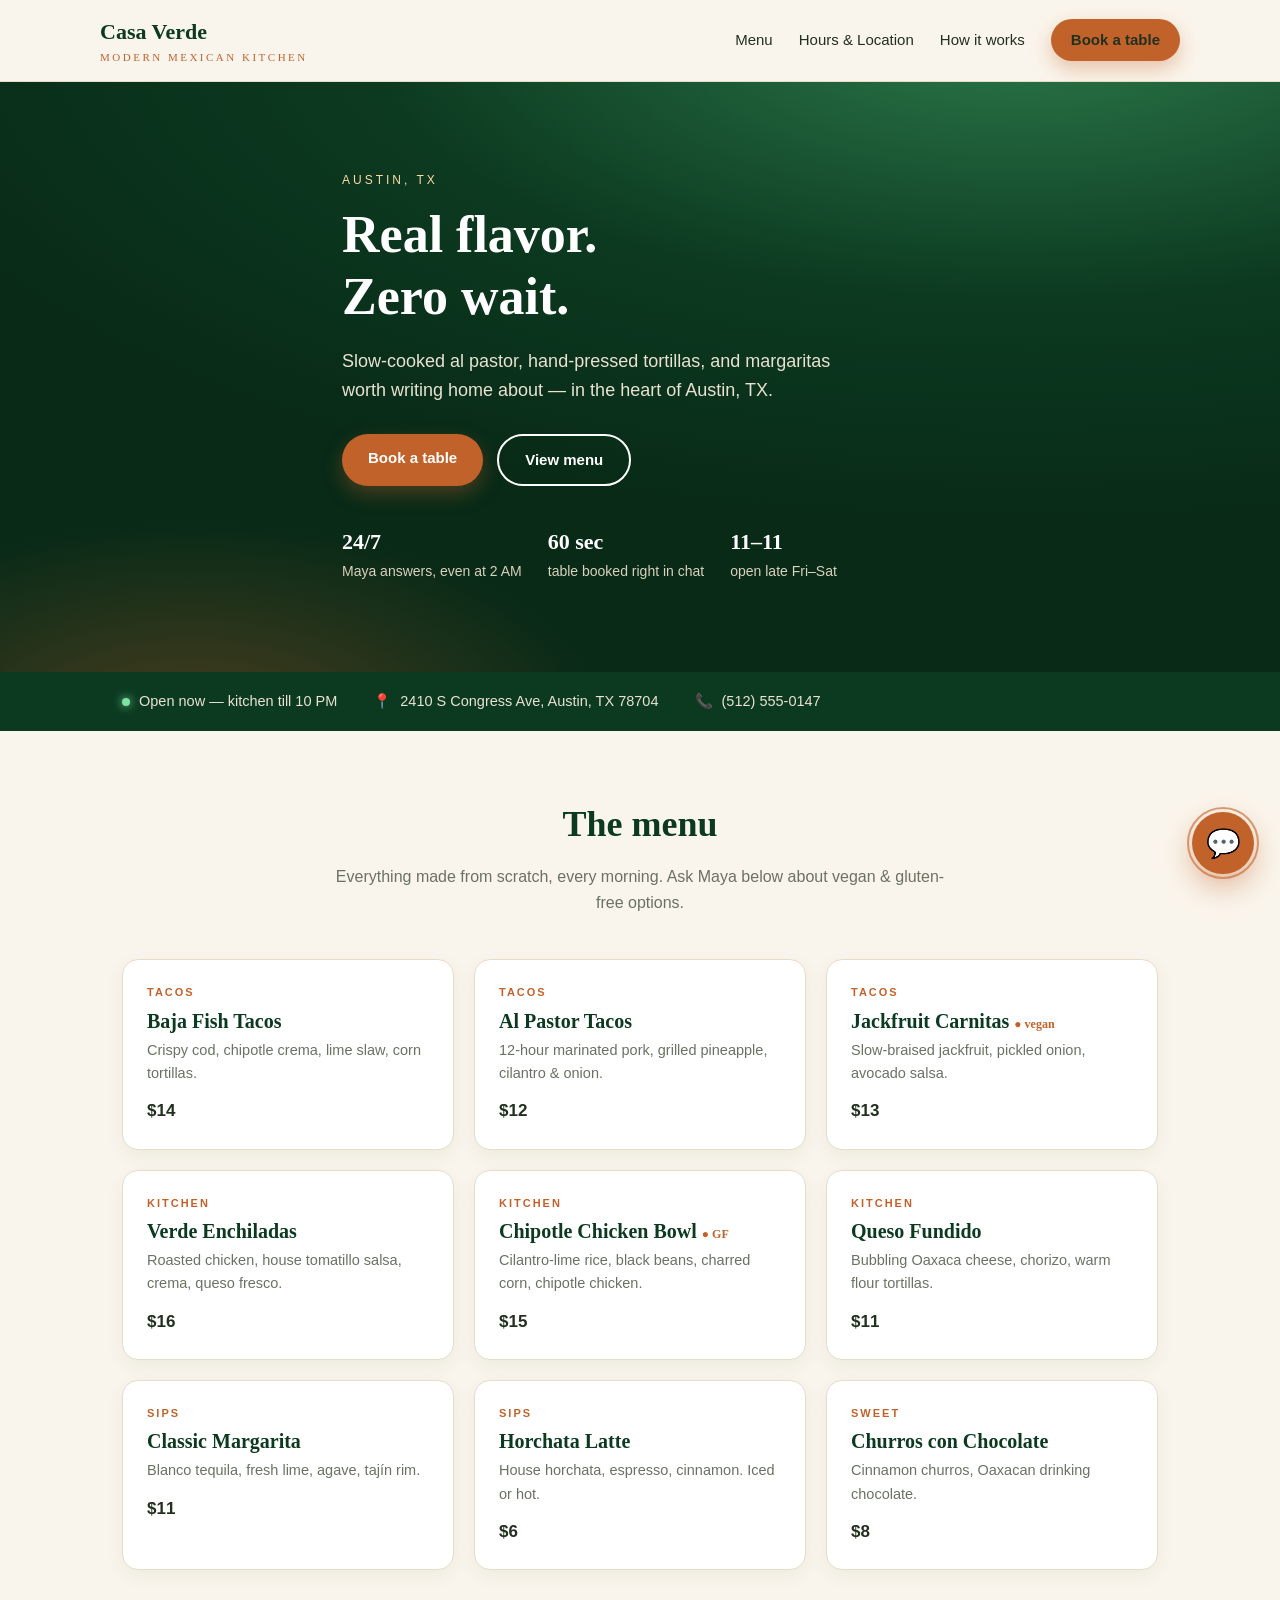
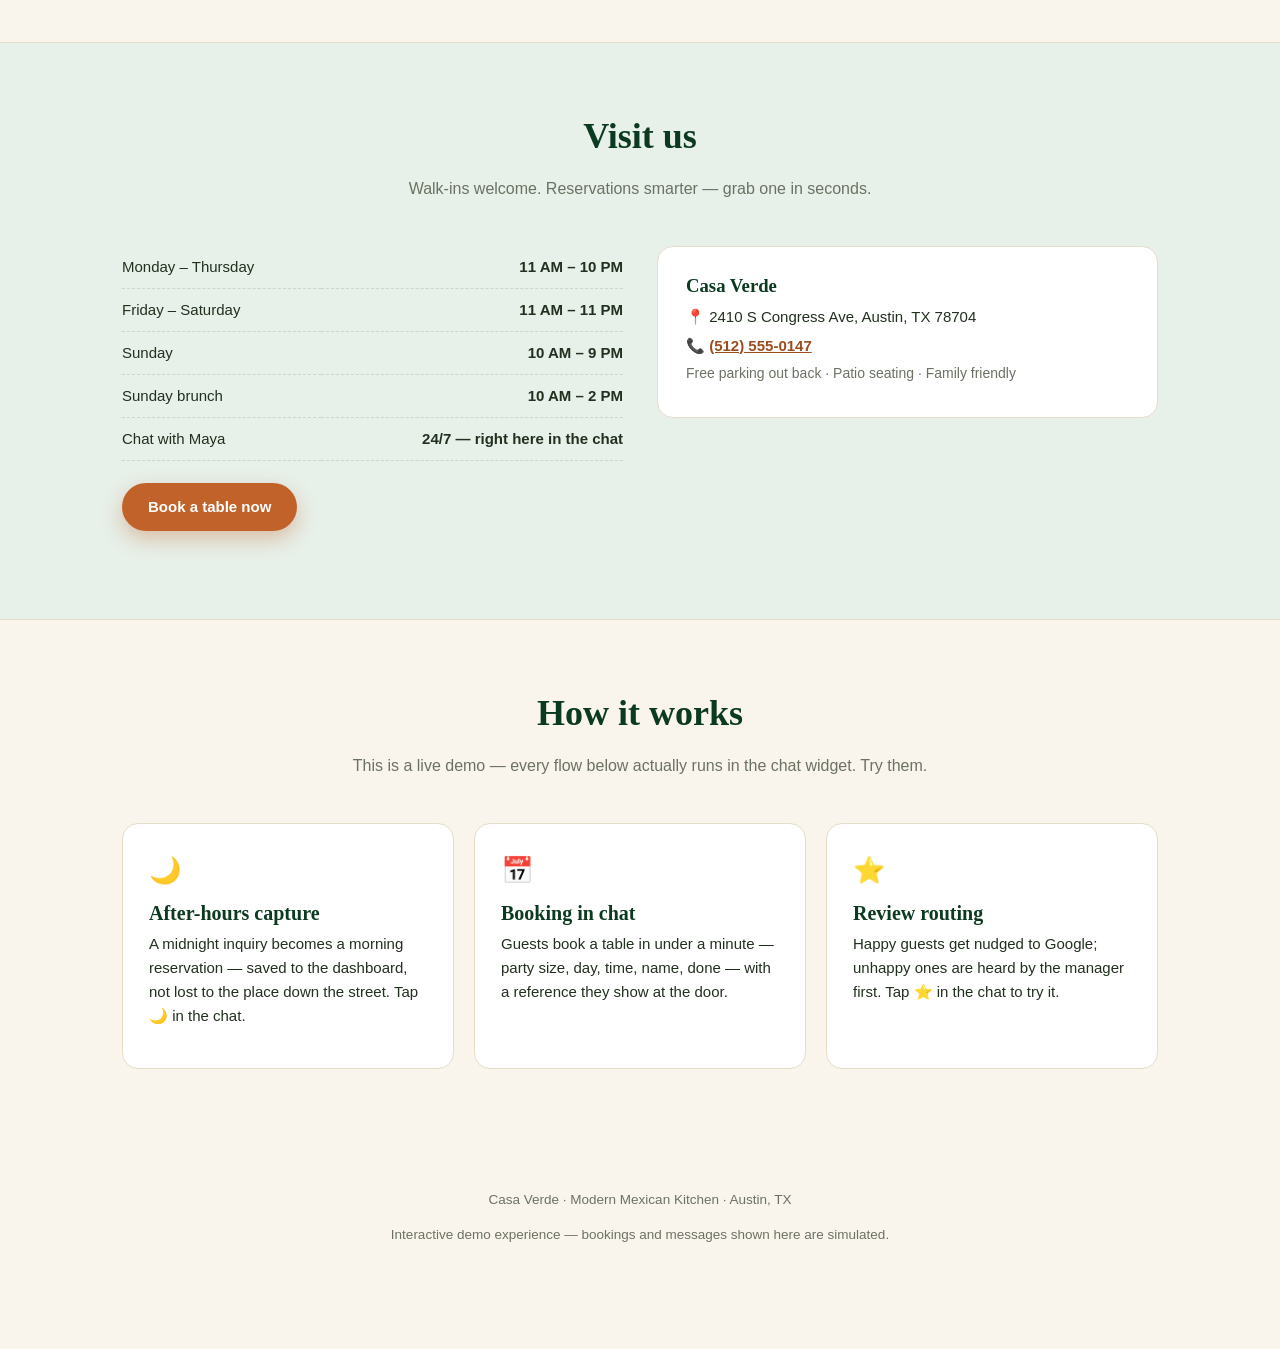
==== index.html @ d7ad0d59 "Nightly upgrade 2026-10-07: bubble-click greeting fix (fleet sweep)" ====
<!DOCTYPE html>
<html lang="en">
<head>
<meta charset="UTF-8">
<meta name="viewport" content="width=device-width, initial-scale=1.0">
<title>Casa Verde — Modern Mexican Kitchen | Austin, TX</title>
<meta name="description" content="Casa Verde — Modern Mexican Kitchen in Austin, TX. Tacos, enchiladas, margaritas. Book a table in seconds, any time.">
<meta property="og:type" content="website">
<meta property="og:site_name" content="Never Miss a Customer — live demo">
<meta property="og:title" content="Casa Verde — Modern Mexican Kitchen | Austin, TX">
<meta property="og:description" content="Watch the AI host book tables, answer menu questions, capture after-hours leads, and route reviews — live in the chat. Interactive demo by Tameer Ali.">
    <meta property="og:image" content="https://casa-verde-restaurant-demo.vercel.app/og-preview.jpg">
    <meta property="og:image:width" content="1200">
    <meta property="og:image:height" content="630">
    <meta name="twitter:card" content="summary_large_image">
    <meta name="twitter:image" content="https://casa-verde-restaurant-demo.vercel.app/og-preview.jpg">
<meta property="og:url" content="https://casa-verde-restaurant-demo.vercel.app/">
<meta name="twitter:card" content="summary">
<meta name="twitter:title" content="Casa Verde — Modern Mexican Kitchen | Austin, TX">
<meta name="twitter:description" content="Interactive demo: AI host books tables, captures after-hours leads, and routes reviews — live in the chat.">
<link rel="stylesheet" href="assets/style.css">
</head>
<body>

<nav class="nav">
  <div class="wrap nav-inner">
    <a class="brand" href="#"><span data-biz="name">Casa Verde</span><small data-biz="tagline">Modern Mexican Kitchen</small></a>
    <div class="nav-links">
      <a href="#menu">Menu</a>
      <a href="#visit">Hours &amp; Location</a>
      <a href="#reviews">How it works</a>
      <a href="#" class="btn btn-terra btn-sm" data-action="book">Book a table</a>
    </div>
  </div>
</nav>

<header class="hero">
  <div class="wrap hero-inner">
    <span class="eyebrow" data-biz="city">Austin, TX</span>
    <h1>Real flavor.<br>Zero wait.</h1>
    <p>Slow-cooked al pastor, hand-pressed tortillas, and margaritas worth writing home about &mdash; in the heart of <span data-biz="city">Austin, TX</span>.</p>
    <div class="hero-cta">
      <a href="#" class="btn btn-terra" data-action="book">Book a table</a>
      <a href="#menu" class="btn btn-ghost" style="color:#fff;border-color:#fff">View menu</a>
    </div>
    <div class="hero-badges">
      <div><strong>24/7</strong>Maya answers, even at 2 AM</div>
      <div><strong>60 sec</strong>table booked right in chat</div>
      <div><strong>11&ndash;11</strong>open late Fri&ndash;Sat</div>
    </div>
  </div>
</header>

<div class="strip">
  <div class="wrap strip-inner">
    <span><i class="dot"></i> Open now &mdash; kitchen till 10 PM</span>
    <span>&#128205; <span data-biz="address">2410 S Congress Ave, Austin, TX 78704</span></span>
    <span>&#128222; <span data-biz="phone">(512) 555-0147</span></span>
  </div>
</div>

<section class="block" id="menu">
  <div class="wrap">
    <div class="sec-head">
      <h2>The menu</h2>
      <p>Everything made from scratch, every morning. Ask <span data-biz="host">Maya</span> below about vegan &amp; gluten-free options.</p>
    </div>
    <div class="menu-grid">
      <div class="menu-card"><div class="cat">Tacos</div><h3>Baja Fish Tacos</h3><p>Crispy cod, chipotle crema, lime slaw, corn tortillas.</p><div class="price">$14</div></div>
      <div class="menu-card"><div class="cat">Tacos</div><h3>Al Pastor Tacos</h3><p>12-hour marinated pork, grilled pineapple, cilantro &amp; onion.</p><div class="price">$12</div></div>
      <div class="menu-card"><div class="cat">Tacos</div><h3>Jackfruit Carnitas <span style="font-size:12px;color:var(--terra)">&#9679; vegan</span></h3><p>Slow-braised jackfruit, pickled onion, avocado salsa.</p><div class="price">$13</div></div>
      <div class="menu-card"><div class="cat">Kitchen</div><h3>Verde Enchiladas</h3><p>Roasted chicken, house tomatillo salsa, crema, queso fresco.</p><div class="price">$16</div></div>
      <div class="menu-card"><div class="cat">Kitchen</div><h3>Chipotle Chicken Bowl <span style="font-size:12px;color:var(--terra)">&#9679; GF</span></h3><p>Cilantro-lime rice, black beans, charred corn, chipotle chicken.</p><div class="price">$15</div></div>
      <div class="menu-card"><div class="cat">Kitchen</div><h3>Queso Fundido</h3><p>Bubbling Oaxaca cheese, chorizo, warm flour tortillas.</p><div class="price">$11</div></div>
      <div class="menu-card"><div class="cat">Sips</div><h3>Classic Margarita</h3><p>Blanco tequila, fresh lime, agave, taj&iacute;n rim.</p><div class="price">$11</div></div>
      <div class="menu-card"><div class="cat">Sips</div><h3>Horchata Latte</h3><p>House horchata, espresso, cinnamon. Iced or hot.</p><div class="price">$6</div></div>
      <div class="menu-card"><div class="cat">Sweet</div><h3>Churros con Chocolate</h3><p>Cinnamon churros, Oaxacan drinking chocolate.</p><div class="price">$8</div></div>
    </div>
  </div>
</section>

<section class="block visit" id="visit">
  <div class="wrap">
    <div class="sec-head">
      <h2>Visit us</h2>
      <p>Walk-ins welcome. Reservations smarter &mdash; grab one in seconds.</p>
    </div>
    <div class="visit-grid">
      <div>
        <table class="hours">
          <tr><td>Monday &ndash; Thursday</td><td>11 AM &ndash; 10 PM</td></tr>
          <tr><td>Friday &ndash; Saturday</td><td>11 AM &ndash; 11 PM</td></tr>
          <tr><td>Sunday</td><td>10 AM &ndash; 9 PM</td></tr>
          <tr><td>Sunday brunch</td><td>10 AM &ndash; 2 PM</td></tr>
          <tr><td>Chat with Maya</td><td>24/7 &mdash; right here in the chat</td></tr>
        </table>
        <p style="margin-top:22px"><a href="#" class="btn btn-terra" data-action="book">Book a table now</a></p>
      </div>
      <div class="addr-card">
        <h3><span data-biz="name">Casa Verde</span></h3>
        <p>&#128205; <span data-biz="address">2410 S Congress Ave, Austin, TX 78704</span></p>
        <p>&#128222; <a href="tel:+15125550147" data-biz="phone">(512) 555-0147</a></p>
        <p style="color:var(--muted);font-size:14px">Free parking out back &middot; Patio seating &middot; Family friendly</p>
      </div>
    </div>
  </div>
</section>

<section class="block" id="reviews">
  <div class="wrap">
    <div class="sec-head">
      <h2>How it works</h2>
      <p>This is a live demo &mdash; every flow below actually runs in the chat widget. Try them.</p>
    </div>
    <div class="testis">
      <div class="testi"><div class="stars">&#127769;</div><h3>After-hours capture</h3><p>A midnight inquiry becomes a morning reservation &mdash; saved to the dashboard, not lost to the place down the street. Tap &#127769; in the chat.</p></div>
      <div class="testi"><div class="stars">&#128197;</div><h3>Booking in chat</h3><p>Guests book a table in under a minute &mdash; party size, day, time, name, done &mdash; with a reference they show at the door.</p></div>
      <div class="testi"><div class="stars">&#11088;</div><h3>Review routing</h3><p>Happy guests get nudged to Google; unhappy ones are heard by the manager first. Tap &#11088; in the chat to try it.</p></div>
    </div>
  </div>
</section>

<footer>
  <div class="wrap">
    <p><span data-biz="name">Casa Verde</span> &middot; <span data-biz="tagline">Modern Mexican Kitchen</span> &middot; <span data-biz="city">Austin, TX</span></p>
    <p style="margin-top:6px">Interactive demo experience &mdash; bookings and messages shown here are simulated.</p>
  </div>
</footer>

<!-- ============ MAYA CHAT WIDGET ============ -->
<button id="maya-bubble" aria-label="Chat with us">&#128172;<span id="maya-unread" class="hidden">1</span></button>

<div id="maya-panel" role="dialog" aria-label="Chat with Casa Verde">
  <div class="maya-head">
    <div class="maya-avatar" data-biz="host-initial">M</div>
    <div class="who">
      <b><span data-biz="host">Maya</span> &middot; <span data-biz="name">Casa Verde</span> host</b>
      <span class="status"><i class="online"></i> Online &mdash; replies instantly, even after hours</span>
    </div>
    <button id="maya-close" aria-label="Close chat">&#10005;</button>
  </div>
  <div class="maya-credit">Live demo by Tameer Ali &middot; AI Automation</div>
  <div id="maya-msgs"></div>
  <div id="maya-chips"></div>
  <div id="maya-inputbar">
    <input id="maya-input" type="text" placeholder="Ask about the menu, hours, or book a table&hellip;" autocomplete="off" maxlength="300">
    <button id="maya-send" aria-label="Send">&#10148;</button>
  </div>
</div>

<script src="assets/widget.js"></script>
</body>
</html>
---- assets/style.css ----
/* Casa Verde demo site + Maya chat widget — all local, zero external requests */
:root{
  --verde:#14532d; --verde-dark:#0c3a20; --verde-soft:#e7f0e9;
  --terra:#c2622b; --terra-dark:#9c4d1f;
  --cream:#faf5ec; --sand:#f1e7d3; --ink:#22301f; --muted:#6b7263;
  --card:#ffffff; --line:#e6ddc9;
  --shadow:0 18px 50px rgba(20,60,35,.16);
  --r:16px;
}
*{box-sizing:border-box}
html{scroll-behavior:smooth}
body{
  margin:0; color:var(--ink); background:var(--cream);
  font-family:-apple-system,BlinkMacSystemFont,"Segoe UI",Roboto,Helvetica,Arial,sans-serif;
  line-height:1.6;
}
h1,h2,h3{font-family:Georgia,"Times New Roman",serif; line-height:1.2; margin:0 0 .5em}
.wrap{max-width:1080px; margin:0 auto; padding:0 22px}

/* ---------- nav ---------- */
.nav{position:sticky; top:0; z-index:40; background:rgba(250,245,236,.94); backdrop-filter:blur(8px); border-bottom:1px solid var(--line)}
.nav-inner{display:flex; align-items:center; justify-content:space-between; padding:14px 0}
.brand{font-family:Georgia,serif; font-weight:700; font-size:22px; color:var(--verde-dark); text-decoration:none}
.brand small{display:block; font-family:inherit; font-weight:400; font-size:11px; letter-spacing:2.5px; text-transform:uppercase; color:var(--terra)}
.nav-links{display:flex; gap:26px; align-items:center}
.nav-links a{text-decoration:none; color:var(--ink); font-size:15px}
.btn{display:inline-block; border:0; cursor:pointer; border-radius:999px; padding:12px 26px; font-size:15px; font-weight:600; text-decoration:none; transition:transform .15s ease, box-shadow .15s ease}
.btn-terra{background:var(--terra); color:#fff; box-shadow:0 8px 20px rgba(194,98,43,.35)}
.btn-terra:hover{transform:translateY(-2px); background:var(--terra-dark)}
.btn-ghost{background:transparent; color:var(--verde-dark); border:2px solid var(--verde)}
.btn-sm{padding:9px 20px; font-size:14px}

/* ---------- hero ---------- */
.hero{background:radial-gradient(1200px 500px at 80% -10%, #2c7a4b 0%, var(--verde-dark) 55%, #082a17 100%); color:#fff; padding:84px 0 90px; position:relative; overflow:hidden}
.hero::after{content:""; position:absolute; inset:0; background:radial-gradient(600px 300px at 15% 110%, rgba(194,98,43,.35), transparent 70%); pointer-events:none}
.hero-inner{position:relative; z-index:1; max-width:640px}
.eyebrow{display:inline-block; font-size:12px; letter-spacing:3px; text-transform:uppercase; color:#ffd9a8; margin-bottom:14px}
.hero h1{font-size:52px; margin-bottom:16px}
.hero p{font-size:18px; color:#e9e2d2; margin-bottom:30px; max-width:520px}
.hero-cta{display:flex; gap:14px; flex-wrap:wrap}
.hero-badges{display:flex; gap:26px; margin-top:38px; flex-wrap:wrap}
.hero-badges div{font-size:14px; color:#d9d2bd}
.hero-badges strong{display:block; font-size:22px; color:#fff; font-family:Georgia,serif}

/* ---------- info strip ---------- */
.strip{background:var(--verde-dark); color:#e9e2d2; padding:18px 0}
.strip-inner{display:flex; gap:36px; flex-wrap:wrap; font-size:14.5px}
.strip-inner span{display:flex; align-items:center; gap:9px}
.dot{width:8px; height:8px; border-radius:50%; background:#7ee2a0; display:inline-block; box-shadow:0 0 10px #7ee2a0}

/* ---------- sections ---------- */
section.block{padding:72px 0}
.sec-head{text-align:center; max-width:620px; margin:0 auto 44px}
.sec-head h2{font-size:36px; color:var(--verde-dark)}
.sec-head p{color:var(--muted); margin:0}
.menu-grid{display:grid; grid-template-columns:repeat(3,1fr); gap:20px}
.menu-card{background:var(--card); border:1px solid var(--line); border-radius:var(--r); padding:24px; box-shadow:0 6px 18px rgba(20,60,35,.06)}
.menu-card .cat{font-size:11px; letter-spacing:2px; text-transform:uppercase; color:var(--terra); font-weight:700}
.menu-card h3{font-size:20px; margin:.35em 0 .3em; color:var(--verde-dark)}
.menu-card p{font-size:14.5px; color:var(--muted); margin:0 0 12px}
.menu-card .price{font-weight:700; color:var(--ink); font-size:17px}

/* testimonials */
.testis{display:grid; grid-template-columns:repeat(3,1fr); gap:20px}
.testi{background:var(--card); border:1px solid var(--line); border-radius:var(--r); padding:26px}
.testi .stars{color:#e8a13c; letter-spacing:3px; margin-bottom:10px; font-size:26px}
.testi h3{font-size:20px; color:var(--verde-dark); margin:.3em 0 .35em}
.testi p{font-size:15px; margin:0 0 14px}
.testi cite{font-style:normal; font-size:13.5px; color:var(--muted)}

/* visit */
.visit{background:var(--verde-soft); border-top:1px solid var(--line); border-bottom:1px solid var(--line)}
.visit-grid{display:grid; grid-template-columns:1fr 1fr; gap:34px; align-items:start}
.hours{width:100%; border-collapse:collapse; font-size:15px}
.hours td{padding:9px 0; border-bottom:1px dashed #c9d6c9}
.hours td:last-child{text-align:right; font-weight:600}
.addr-card{background:var(--card); border:1px solid var(--line); border-radius:var(--r); padding:28px}
.addr-card h3{color:var(--verde-dark); margin-bottom:8px}
.addr-card p{margin:.3em 0; font-size:15px}
.addr-card a{color:var(--terra-dark); font-weight:600}

/* footer */
footer{padding:34px 0 90px; text-align:center; color:var(--muted); font-size:13.5px}

/* ============================================================
   MAYA CHAT WIDGET
   ============================================================ */
#maya-bubble{
  position:fixed; right:26px; bottom:26px; z-index:1000;
  width:62px; height:62px; border-radius:50%; border:0; cursor:pointer;
  background:var(--terra); color:#fff; font-size:28px;
  box-shadow:0 12px 30px rgba(194,98,43,.45);
  display:flex; align-items:center; justify-content:center;
  transition:transform .18s ease;
}
#maya-bubble:hover{transform:scale(1.07)}
#maya-bubble::before{content:""; position:absolute; inset:-5px; border-radius:50%; border:2px solid var(--terra); opacity:.6; animation:ping 2.2s ease-out infinite}
@keyframes ping{0%{transform:scale(.85); opacity:.7} 80%,100%{transform:scale(1.25); opacity:0}}
#maya-bubble.hidden{display:none}
#maya-unread{position:absolute; top:-4px; right:-4px; background:#d33; color:#fff; font-size:11px; font-weight:700; min-width:22px; height:22px; border-radius:11px; display:flex; align-items:center; justify-content:center; padding:0 6px; border:2px solid #fff}
#maya-unread.hidden{display:none}

#maya-panel{
  position:fixed; right:26px; bottom:26px; z-index:1001;
  width:384px; max-width:calc(100vw - 32px); height:600px; max-height:calc(100vh - 60px);
  background:#fff; border-radius:20px; box-shadow:var(--shadow);
  display:flex; flex-direction:column; overflow:hidden;
  transform:translateY(24px) scale(.97); opacity:0; pointer-events:none;
  transition:transform .25s ease, opacity .25s ease;
  border:1px solid var(--line);
}
#maya-panel.open{transform:none; opacity:1; pointer-events:auto}
.maya-head{background:linear-gradient(135deg, var(--verde) 0%, var(--verde-dark) 100%); color:#fff; padding:16px 18px 12px; display:flex; align-items:center; gap:12px}
.maya-avatar{width:44px; height:44px; border-radius:50%; background:#fff; color:var(--verde-dark); font-family:Georgia,serif; font-weight:700; font-size:22px; display:flex; align-items:center; justify-content:center; flex:none}
.maya-head .who{flex:1; min-width:0}
.maya-head .who b{font-size:16px; display:block; white-space:nowrap; overflow:hidden; text-overflow:ellipsis}
.maya-head .who .status{font-size:12.5px; color:#cfe6d4; display:flex; align-items:center; gap:6px}
.maya-head .who .online{width:8px; height:8px; border-radius:50%; background:#7ee2a0; display:inline-block}
#maya-close{background:rgba(255,255,255,.14); border:0; color:#fff; width:32px; height:32px; border-radius:50%; cursor:pointer; font-size:16px; flex:none}
.maya-credit{background:rgba(0,0,0,.18); color:#e8dfc9; font-size:10.5px; letter-spacing:.4px; padding:5px 18px}

#maya-msgs{flex:1; overflow-y:auto; padding:18px 14px; background:linear-gradient(#fbf8f0,#f7f2e6); display:flex; flex-direction:column; gap:10px}
.mrow{display:flex; gap:8px; align-items:flex-end; max-width:92%}
.mrow.bot{align-self:flex-start}
.mrow.user{align-self:flex-end; justify-content:flex-end}
.mavatar{width:28px; height:28px; border-radius:50%; background:var(--verde); color:#fff; font-size:14px; font-family:Georgia,serif; display:flex; align-items:center; justify-content:center; flex:none}
.bubble{padding:11px 14px; border-radius:16px; font-size:14.5px; line-height:1.5; word-wrap:break-word}
.bot .bubble{background:#fff; border:1px solid var(--line); border-bottom-left-radius:5px; color:var(--ink); box-shadow:0 2px 8px rgba(20,60,35,.06)}
.user .bubble{background:var(--verde); color:#fff; border-bottom-right-radius:5px}
.bubble b{font-weight:700}
.bubble .ref{display:inline-block; background:var(--verde-soft); color:var(--verde-dark); font-weight:700; padding:2px 10px; border-radius:8px; letter-spacing:1px; margin:4px 0}
.notice{background:#2b2118; color:#ffd9a8; border-radius:14px; padding:12px 14px; font-size:13.5px; line-height:1.5; border:1px solid #6b4d2a}
.dashcard{background:#fff; border:1px solid var(--line); border-left:5px solid var(--verde); border-radius:12px; padding:13px 14px; font-size:13.5px; box-shadow:0 4px 14px rgba(20,60,35,.1)}
.dashcard .dl-head{font-weight:700; color:var(--verde-dark); margin-bottom:6px; font-size:13px; letter-spacing:.5px; text-transform:uppercase}
.dashcard .dl-row{margin:3px 0; color:var(--ink)}
.dashcard .dl-row span{color:var(--muted)}
.typing{display:inline-flex; gap:5px; padding:14px 16px}
.typing i{width:8px; height:8px; border-radius:50%; background:#9aa394; animation:tp 1.1s infinite}
.typing i:nth-child(2){animation-delay:.18s}.typing i:nth-child(3){animation-delay:.36s}
@keyframes tp{0%,60%,100%{transform:none; opacity:.5}30%{transform:translateY(-5px); opacity:1}}

#maya-chips{display:flex; gap:8px; flex-wrap:wrap; padding:10px 14px 4px; background:#fbf8f0}
#maya-chips:empty{padding:0}
.chip{border:1.5px solid var(--terra); background:#fff; color:var(--terra-dark); border-radius:999px; padding:7px 14px; font-size:13px; font-weight:600; cursor:pointer; transition:background .15s}
.chip:hover{background:#fdf0e3}
.stars-row{display:flex; gap:6px; padding:4px 0}
.star-btn{background:none; border:0; font-size:30px; cursor:pointer; filter:grayscale(1); opacity:.55; transition:transform .12s; padding:2px}
.star-btn.lit,.star-btn:hover{filter:none; opacity:1; transform:scale(1.15)}
.gbtn{display:inline-block; margin-top:8px; background:#fff; border:1.5px solid #4285f4; color:#1a73e8; border-radius:10px; padding:9px 16px; font-size:13.5px; font-weight:600; text-decoration:none}

#maya-inputbar{display:flex; gap:8px; padding:12px 14px; border-top:1px solid var(--line); background:#fff}
#maya-input{flex:1; border:1.5px solid var(--line); border-radius:999px; padding:11px 16px; font-size:14.5px; outline:none; font-family:inherit}
#maya-input:focus{border-color:var(--terra)}
#maya-send{border:0; background:var(--terra); color:#fff; width:44px; height:44px; border-radius:50%; cursor:pointer; font-size:18px; flex:none}
#maya-send:hover{background:var(--terra-dark)}

@media (max-width:640px){
  .hero h1{font-size:38px}
  .menu-grid,.testis{grid-template-columns:1fr}
  .visit-grid{grid-template-columns:1fr}
  .nav-links a:not(.btn){display:none}
  #maya-panel{right:12px; bottom:12px; width:calc(100vw - 24px); height:78vh}
  #maya-bubble{right:16px; bottom:16px}
  section.block{padding:52px 0}
}
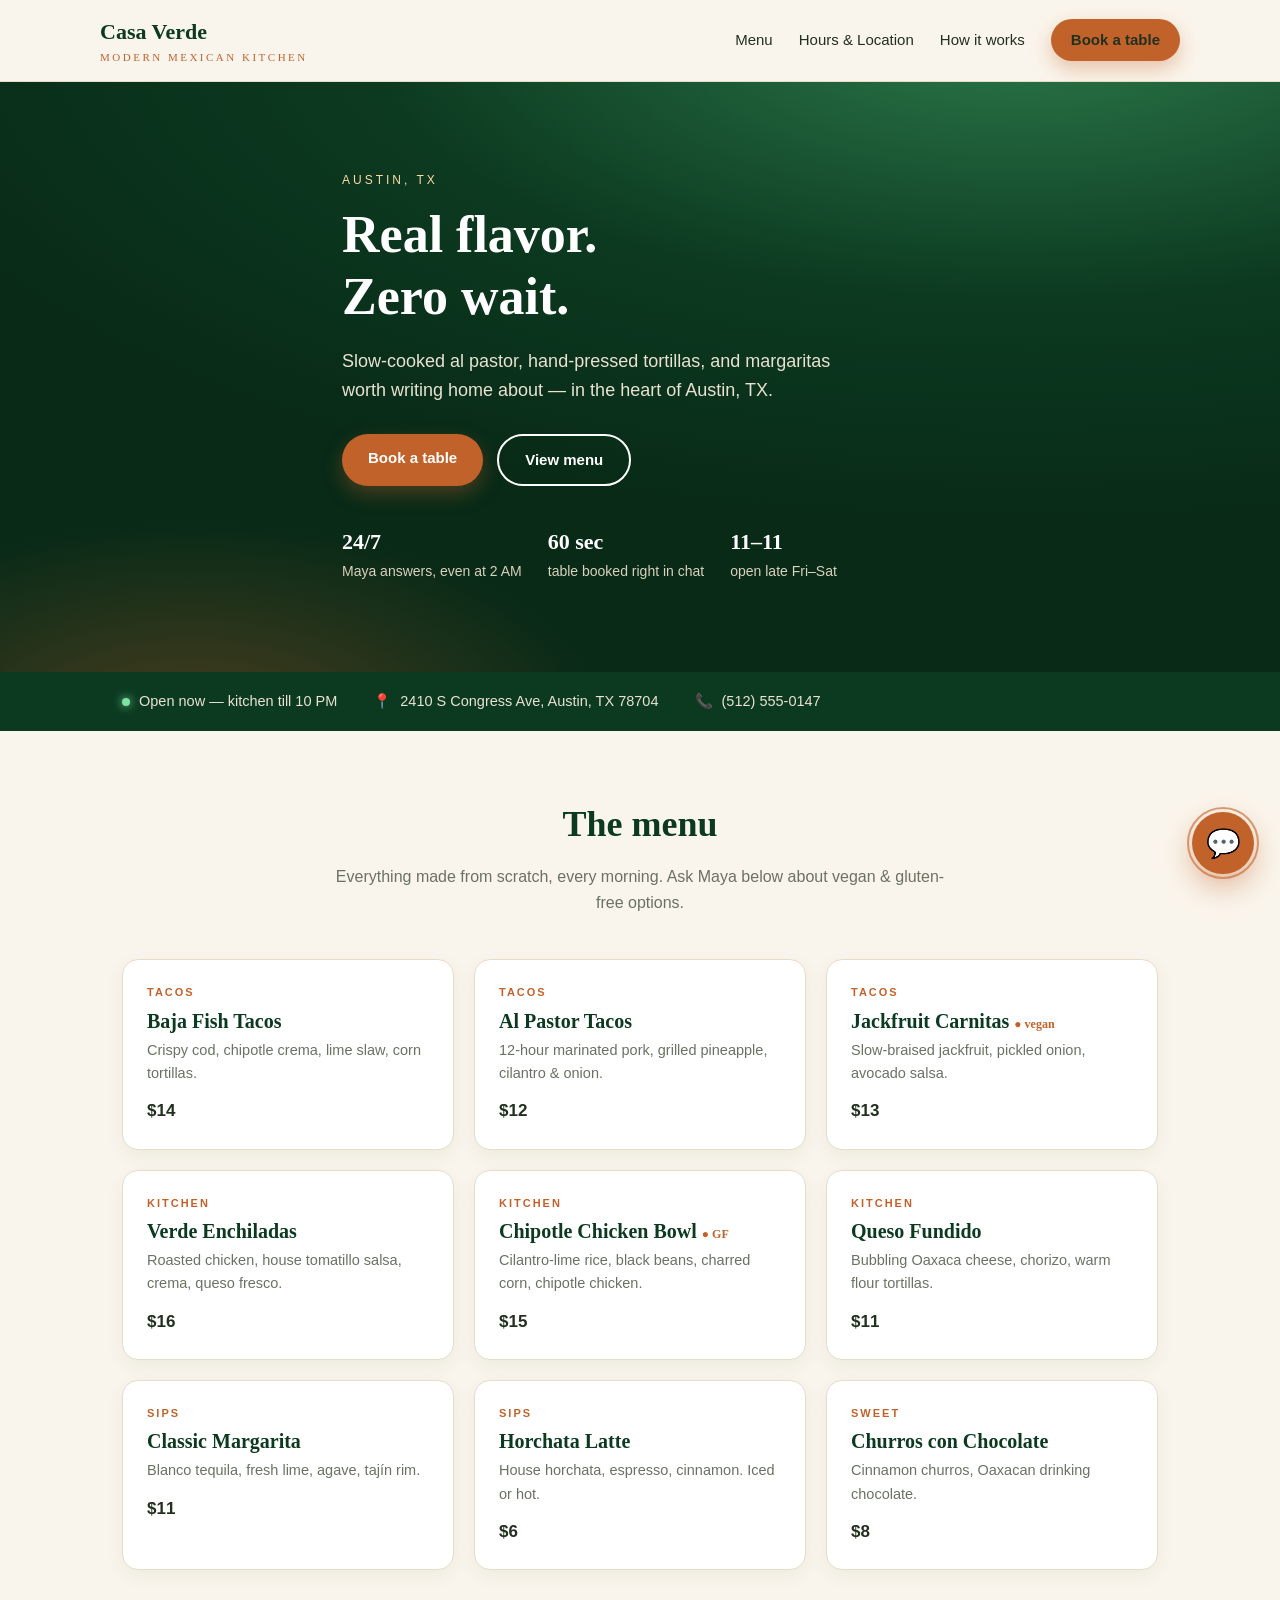
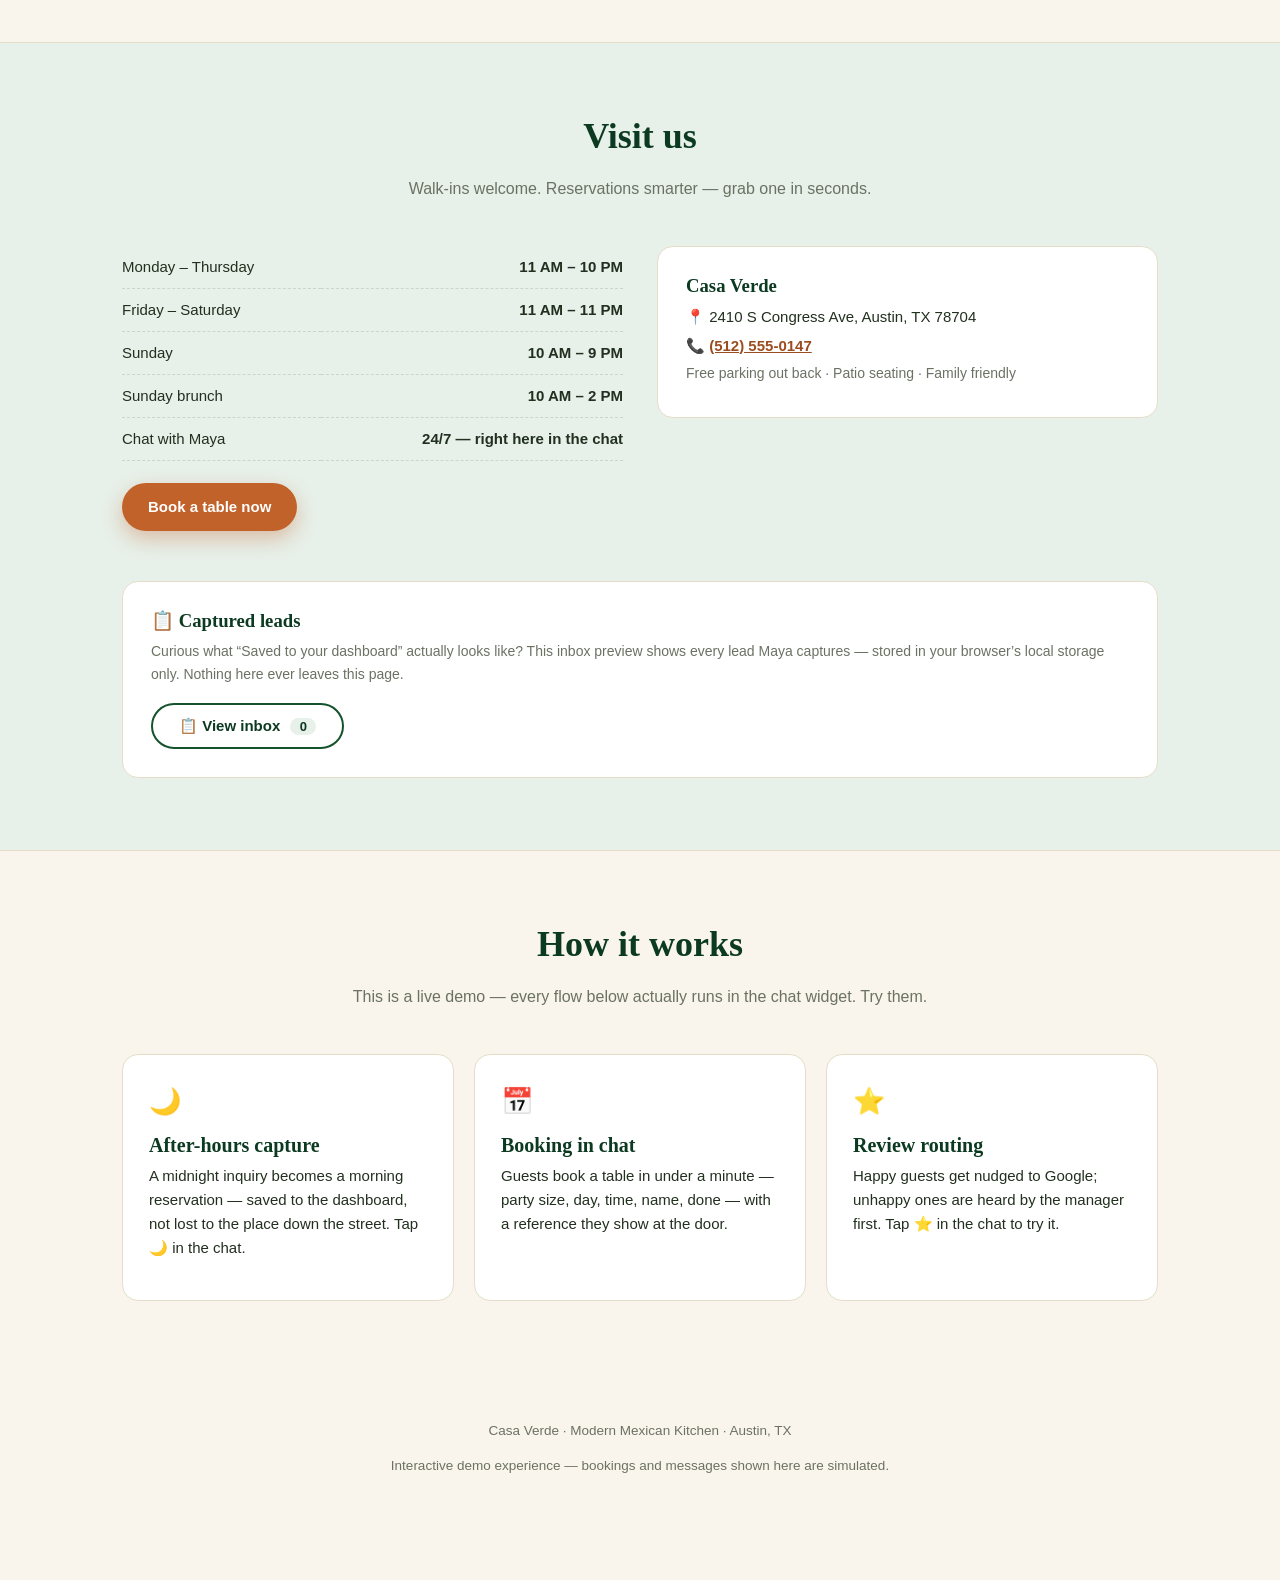
==== commit 20e22842: "Nightly upgrade 2026-10-12: captured-leads inbox preview panel (fleet pilot) - Prospect-visible inbo" ====
--- a/index.html
+++ b/index.html
@@ -102,6 +102,18 @@
         <p>&#128222; <a href="tel:+15125550147" data-biz="phone">(512) 555-0147</a></p>
         <p style="color:var(--muted);font-size:14px">Free parking out back &middot; Patio seating &middot; Family friendly</p>
       </div>
+      <div class="addr-card inbox-card">
+        <h3>&#128203; Captured leads</h3>
+        <p style="color:var(--muted);font-size:14px">Curious what &ldquo;Saved to your dashboard&rdquo; actually looks like? This inbox preview shows every lead <span data-biz="host">Maya</span> captures &mdash; stored in your browser&rsquo;s local storage only. Nothing here ever leaves this page.</p>
+        <button id="inbox-toggle" class="btn btn-ghost" aria-expanded="false" aria-controls="inbox-panel">&#128203; View inbox <span id="inbox-count" class="inbox-count">0</span></button>
+      </div>
+    </div>
+    <div id="inbox-panel" class="inbox-panel" hidden>
+      <div class="inbox-head">
+        <b>&#128203; Captured leads inbox</b>
+        <span class="inbox-local">Browser-local preview &mdash; leads never leave this browser</span>
+      </div>
+      <div id="inbox-list" class="inbox-list"></div>
     </div>
   </div>
 </section>
@@ -130,7 +142,7 @@
 <!-- ============ MAYA CHAT WIDGET ============ -->
 <button id="maya-bubble" aria-label="Chat with us">&#128172;<span id="maya-unread" class="hidden">1</span></button>
 
-<div id="maya-panel" role="dialog" aria-label="Chat with Casa Verde">
+<div id="maya-panel" role="dialog" aria-label="Chat">
   <div class="maya-head">
     <div class="maya-avatar" data-biz="host-initial">M</div>
     <div class="who">
--- a/assets/style.css
+++ b/assets/style.css
@@ -148,6 +148,26 @@
 .star-btn.lit,.star-btn:hover{filter:none; opacity:1; transform:scale(1.15)}
 .gbtn{display:inline-block; margin-top:8px; background:#fff; border:1.5px solid #4285f4; color:#1a73e8; border-radius:10px; padding:9px 16px; font-size:13.5px; font-weight:600; text-decoration:none}
 
+/* ---------- captured-leads inbox preview ---------- */
+#visit .inbox-card{grid-column:1 / -1}
+.inbox-card .btn{margin-top:14px}
+.inbox-count{display:inline-block;min-width:26px;padding:1px 9px;margin-left:6px;border-radius:999px;background:var(--verde-soft);color:var(--verde-dark);font-size:13px;font-weight:700}
+#inbox-panel{margin-top:20px;background:var(--card);border:1px solid var(--line);border-radius:var(--r);box-shadow:var(--shadow);overflow:hidden}
+.inbox-head{display:flex;align-items:center;justify-content:space-between;gap:10px;flex-wrap:wrap;padding:14px 18px;background:var(--verde);color:#fff}
+.inbox-head b{font-size:16px}
+.inbox-local{font-size:12px;color:#e7f0e9;border:1px dashed rgba(255,255,255,.55);border-radius:999px;padding:3px 12px}
+.inbox-list{padding:6px 18px 16px}
+.inbox-empty{padding:26px 8px;text-align:center;color:var(--muted);font-size:14.5px}
+.inbox-empty b{color:var(--verde-dark)}
+.lead-row{display:flex;gap:6px 14px;flex-wrap:wrap;align-items:baseline;padding:13px 0;border-bottom:1px dashed var(--line);font-size:14px}
+.lead-row:last-child{border-bottom:0}
+.lead-name{font-weight:700;color:var(--ink)}
+.lead-tag{background:var(--verde-soft);color:var(--verde-dark);border-radius:999px;padding:2px 11px;font-size:12.5px;font-weight:600}
+.lead-phone{color:var(--muted)}
+.lead-src{margin-left:auto;color:var(--terra-dark);font-size:12.5px;font-weight:600}
+.lead-when{color:var(--muted);font-size:12.5px;width:100%}
+.lead-detail{width:100%;color:var(--muted);font-size:13.5px;font-style:italic}
+
 #maya-inputbar{display:flex; gap:8px; padding:12px 14px; border-top:1px solid var(--line); background:#fff}
 #maya-input{flex:1; border:1.5px solid var(--line); border-radius:999px; padding:11px 16px; font-size:14.5px; outline:none; font-family:inherit}
 #maya-input:focus{border-color:var(--terra)}
@@ -162,4 +182,5 @@
   #maya-panel{right:12px; bottom:12px; width:calc(100vw - 24px); height:78vh}
   #maya-bubble{right:16px; bottom:16px}
   section.block{padding:52px 0}
+  .lead-src{margin-left:0}
 }
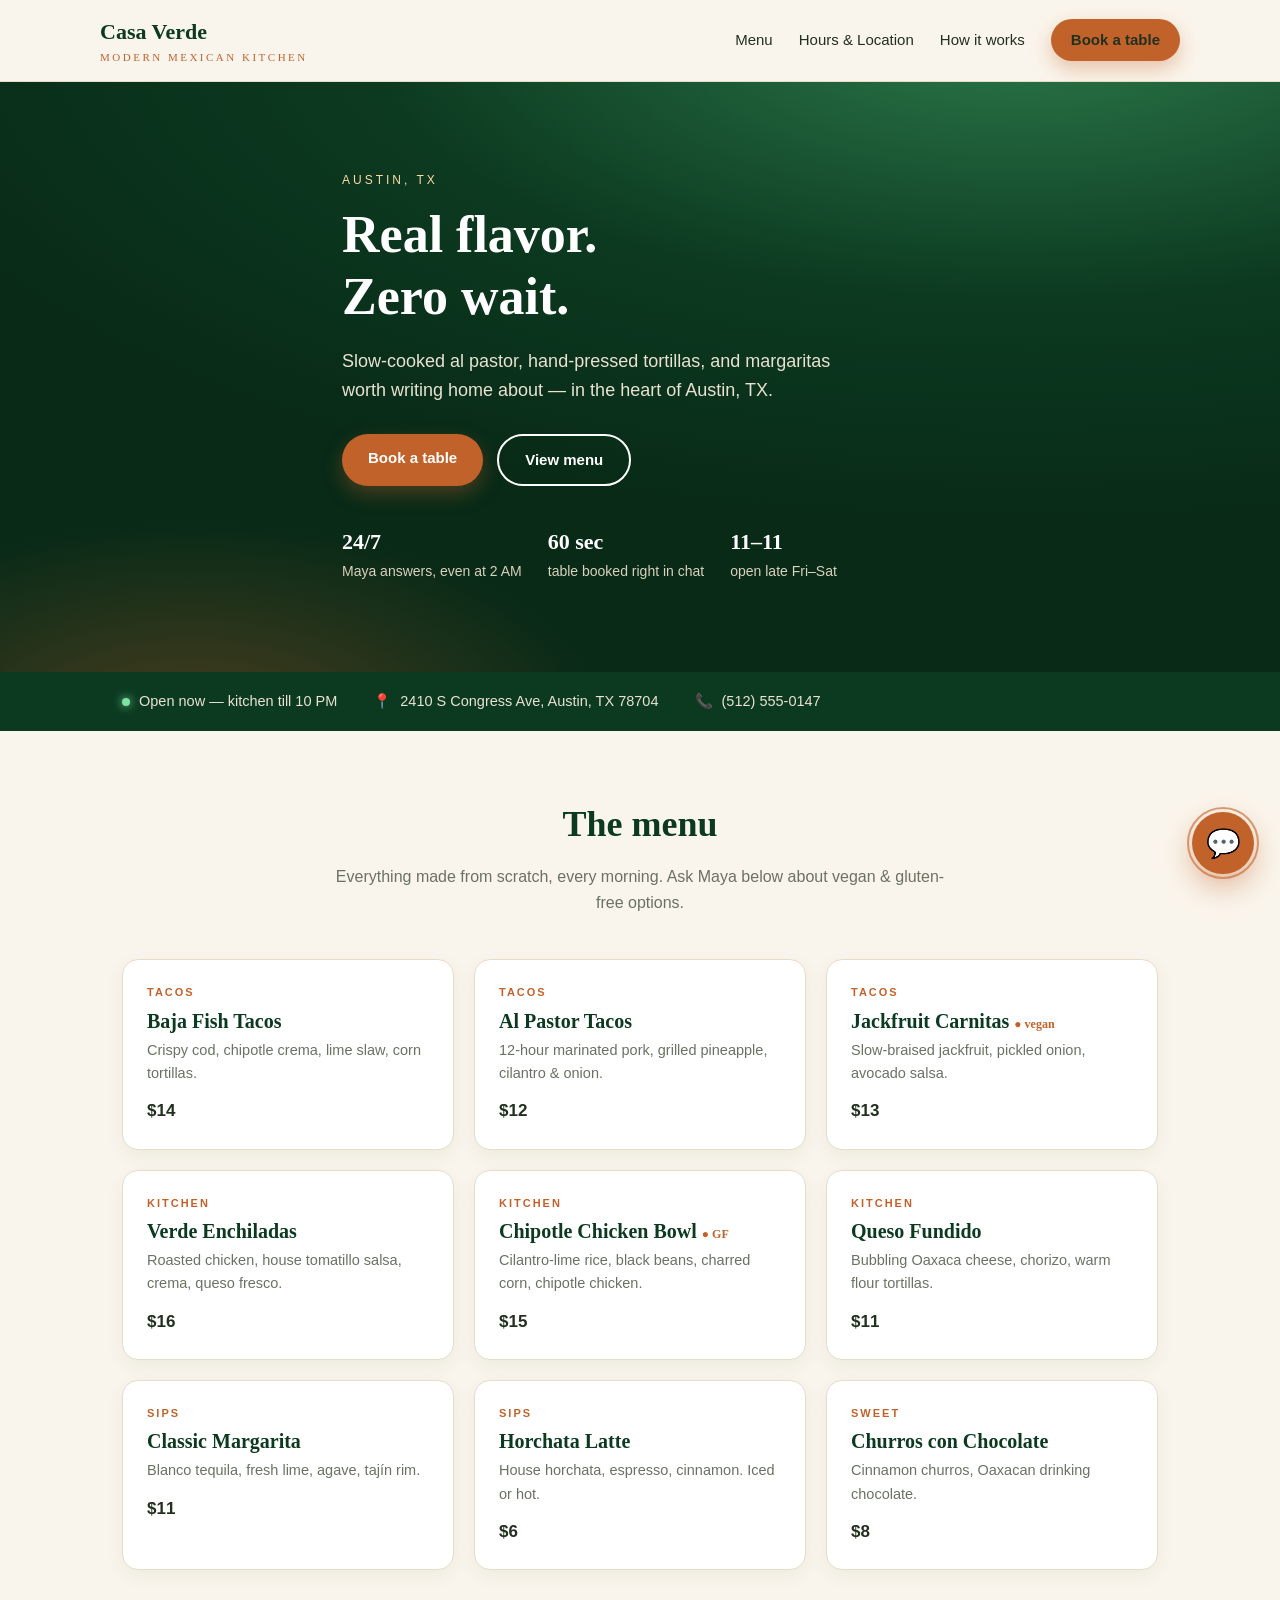
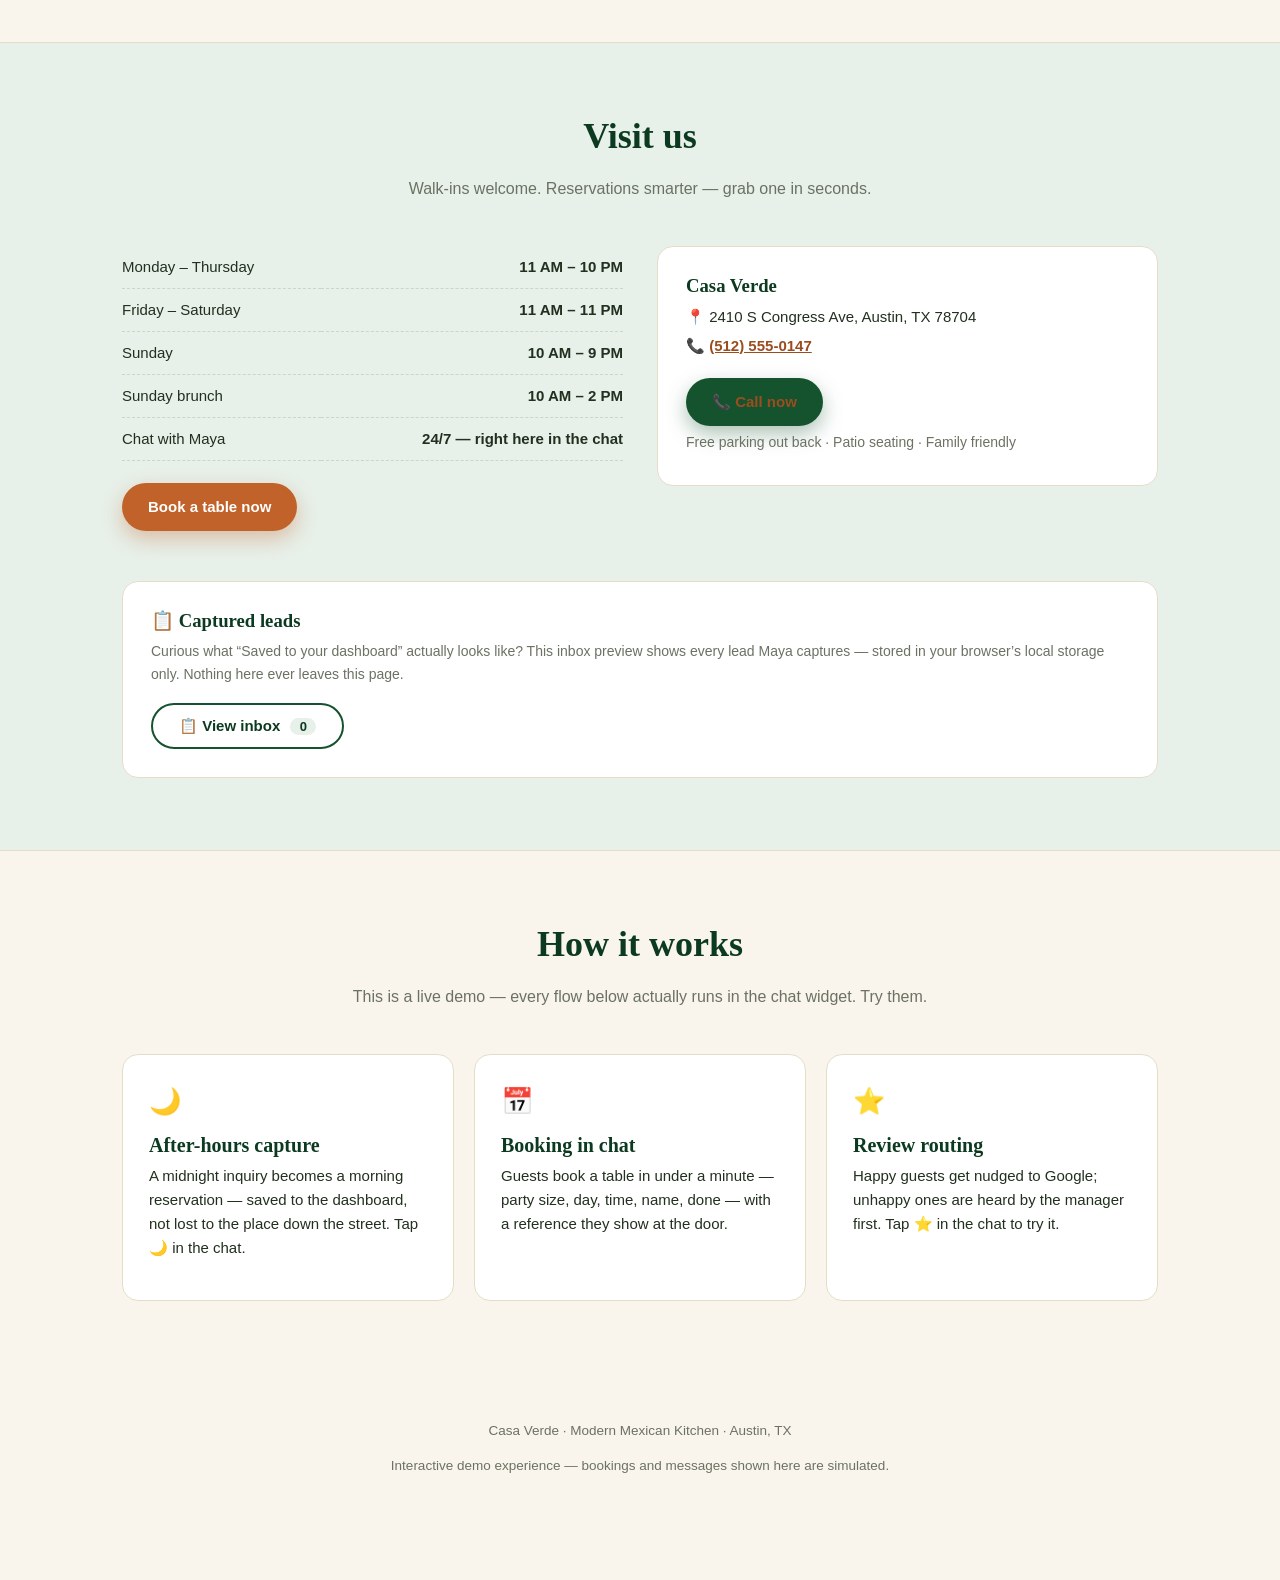
==== commit d98c14af: "Nightly upgrade 2026-10-16: tap-to-call CTA (fleet pilot port from real-estate 2026-10-15) - Visit-u" ====
--- a/index.html
+++ b/index.html
@@ -100,6 +100,7 @@
         <h3><span data-biz="name">Casa Verde</span></h3>
         <p>&#128205; <span data-biz="address">2410 S Congress Ave, Austin, TX 78704</span></p>
         <p>&#128222; <a href="tel:+15125550147" data-biz="phone">(512) 555-0147</a></p>
+        <p><a id="call-cta" class="btn call-cta" href="tel:+15125550147" aria-label="Call now">&#128222; Call now</a></p>
         <p style="color:var(--muted);font-size:14px">Free parking out back &middot; Patio seating &middot; Family friendly</p>
       </div>
       <div class="addr-card inbox-card">
--- a/assets/style.css
+++ b/assets/style.css
@@ -148,6 +148,12 @@
 .star-btn.lit,.star-btn:hover{filter:none; opacity:1; transform:scale(1.15)}
 .gbtn{display:inline-block; margin-top:8px; background:#fff; border:1.5px solid #4285f4; color:#1a73e8; border-radius:10px; padding:9px 16px; font-size:13.5px; font-weight:600; text-decoration:none}
 
+/* ---------- tap-to-call CTA (fleet standard, 2026-10-16) ---------- */
+.call-cta{margin-top:16px; background:var(--verde); color:#fff; box-shadow:0 8px 20px rgba(20,83,45,.35)}
+.call-cta:hover{transform:translateY(-2px); background:var(--verde-dark); color:#fff}
+.call-link{font-weight:700; color:var(--terra-dark); text-decoration:none; border-bottom:2px solid var(--terra)}
+.call-link:hover{border-color:var(--terra-dark)}
+
 /* ---------- captured-leads inbox preview ---------- */
 #visit .inbox-card{grid-column:1 / -1}
 .inbox-card .btn{margin-top:14px}
